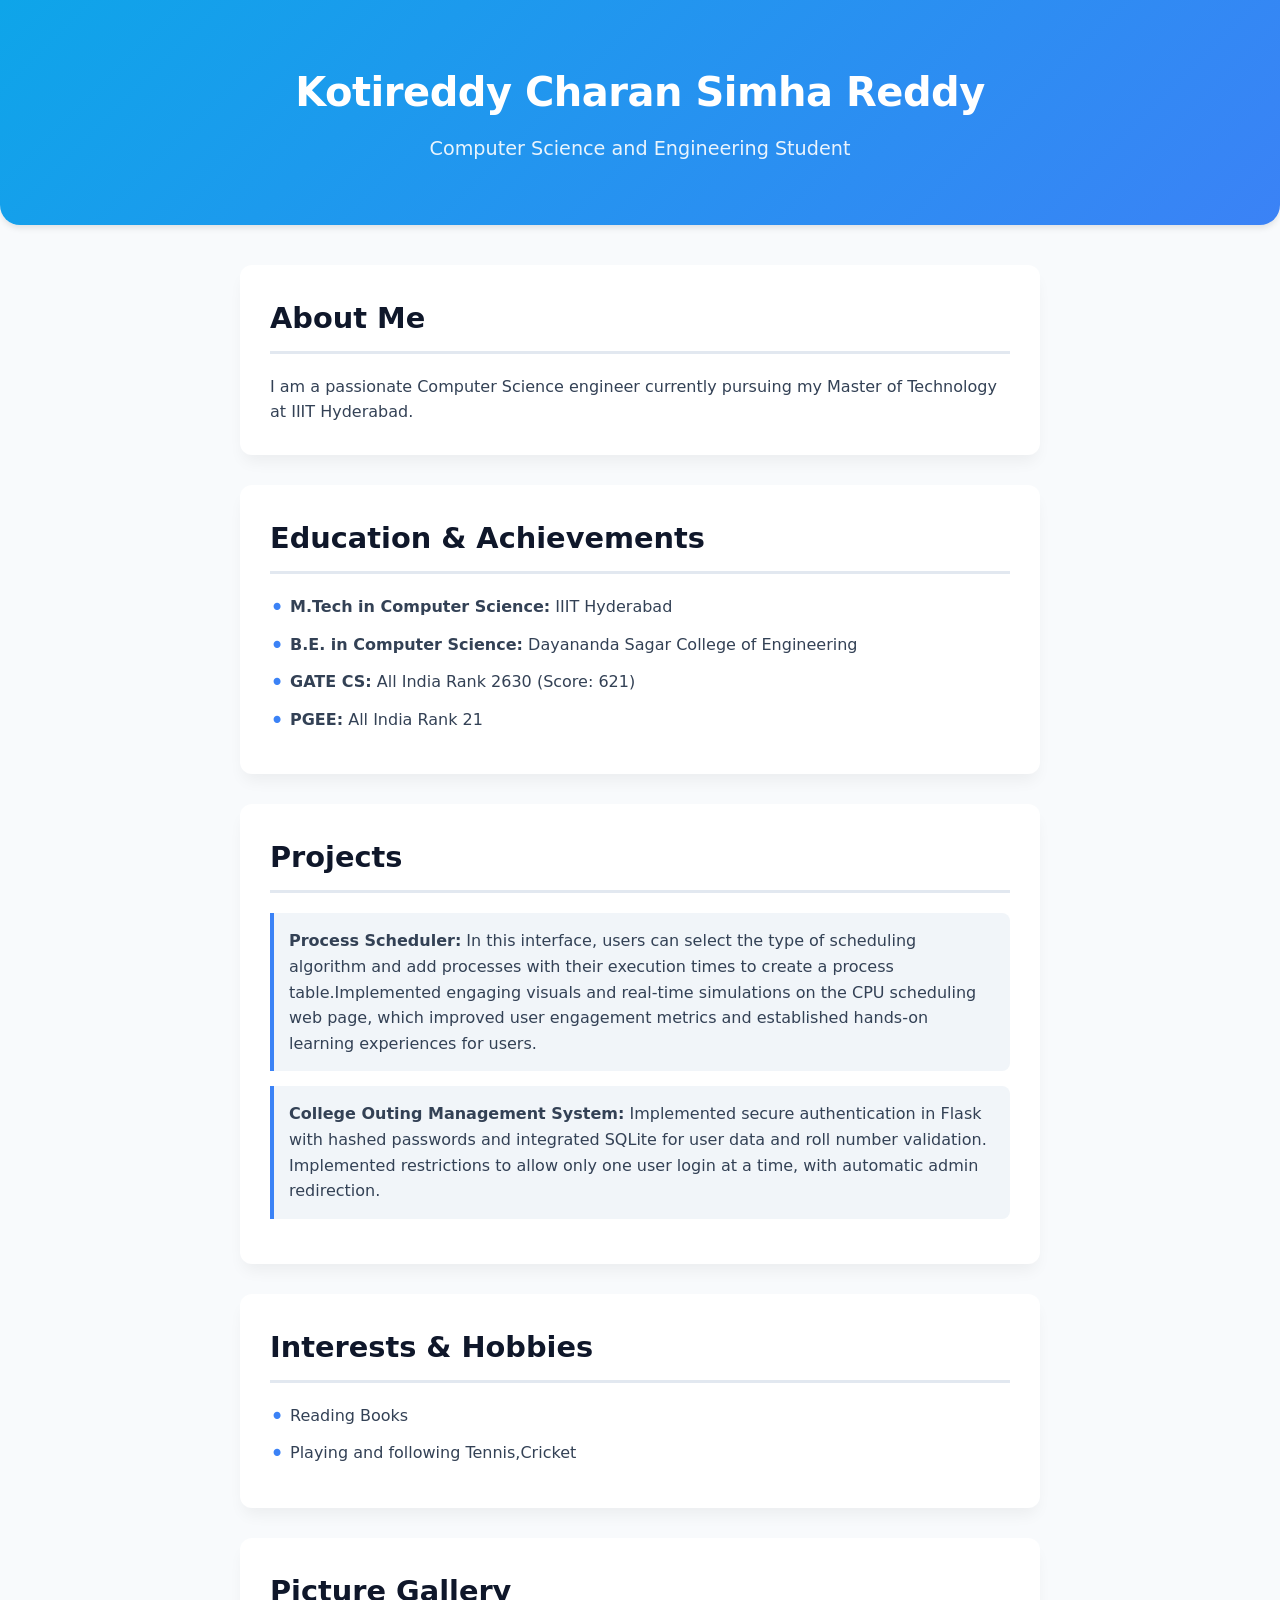
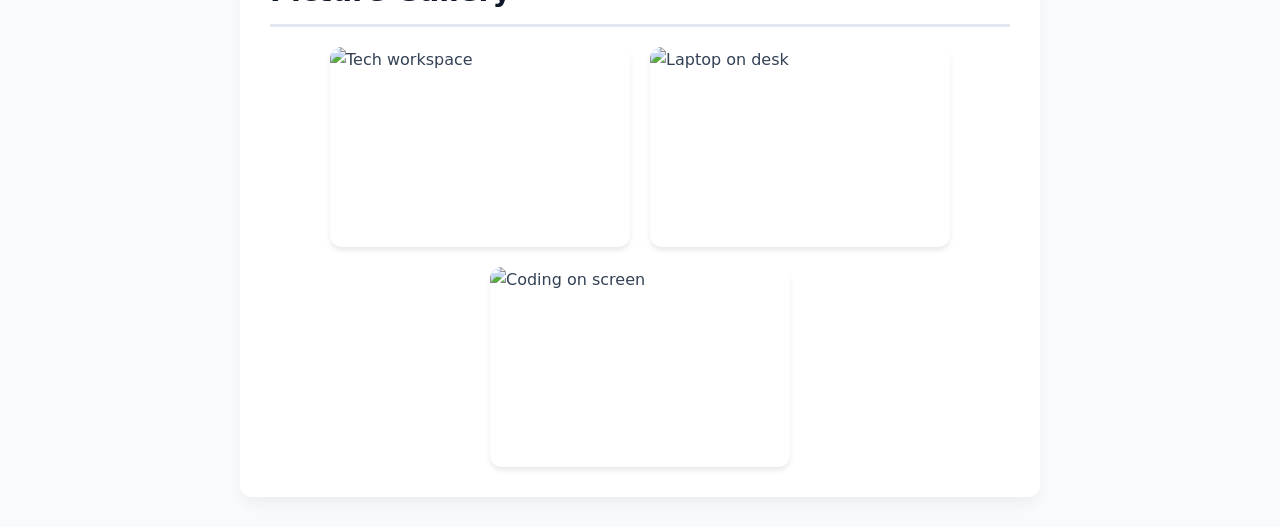
==== index.html @ fa662b3f "Update index.html" ====
<!DOCTYPE html>
<html lang="en">
<head>
    <meta charset="UTF-8">
    <title>Kotireddy Charan Simha Reddy - Portfolio</title>
    <link rel="stylesheet" href="style.css">
</head>
<body>
    <header>
        <h1>Kotireddy Charan Simha Reddy</h1>
        <p>Computer Science and Engineering Student</p>
    </header> 

    <section id="about">
        <h2>About Me</h2>
        <p>I am a passionate Computer Science engineer currently pursuing my Master of Technology at IIIT Hyderabad.</p>
    </section>

    <section id="education">
        <h2>Education & Achievements</h2>
        <ul>
            <li><strong>M.Tech in Computer Science:</strong> IIIT Hyderabad</li>
            <li><strong>B.E. in Computer Science:</strong> Dayananda Sagar College of Engineering</li>
            <li><strong>GATE CS:</strong> All India Rank 2630 (Score: 621)</li>
            <li><strong>PGEE:</strong> All India Rank 21</li>
        </ul>
    </section>

    <section id="projects">
        <h2>Projects</h2>
        <p><strong>Process Scheduler:</strong> In this interface, users can select the type of scheduling algorithm and add processes with their execution
times to create a process table.Implemented engaging visuals and real-time simulations on the CPU scheduling web page, which improved user
engagement metrics and established hands-on learning experiences for users.</p>
         <p><strong>College Outing Management System:</strong> Implemented secure authentication in Flask with hashed passwords and integrated SQLite for user data
and roll number validation. Implemented restrictions to allow only one user login at a time, with automatic admin
redirection.</p>
    </section>

    <section id="interests">
        <h2>Interests & Hobbies</h2>
        <ul>
            <li>Reading Books</li>
            <li>Playing and following Tennis,Cricket</li>
        </ul>
    </section>
    <section id="gallery">
        <h2>Picture Gallery</h2>
        <div class="gallery-container">
            <!-- Using placeholder images for now. You can replace the src URLs with your own image links later! -->
            <img src="https://picsum.photos/id/1/300/200" alt="Tech workspace" width="300" height="200">
            <img src="https://picsum.photos/id/2/300/200" alt="Laptop on desk" width="300" height="200">
            <img src="https://picsum.photos/id/119/300/200" alt="Coding on screen" width="300" height="200">
        </div>
    </section>
</body>
</html>
---- style.css ----
* {
    box-sizing: border-box;
    margin: 0;
    padding: 0;
}

body {
    font-family: 'Inter', system-ui, -apple-system, sans-serif;
    background-color: #f8fafc; 
    color: #334155; 
    line-height: 1.6;
}

/* --- Header Section --- */
header {
    background: linear-gradient(135deg, #0ea5e9, #3b82f6); 
    color: white;
    text-align: center;
    padding: 60px 20px;
    border-radius: 0 0 20px 20px; 
    margin-bottom: 40px;
    box-shadow: 0 4px 6px -1px rgba(0, 0, 0, 0.1);
}

header h1 {
    font-size: 2.5rem;
    margin-bottom: 10px;
    letter-spacing: -0.5px;
}

header p {
    font-size: 1.2rem;
    opacity: 0.9;
}


section {
    background: white;
    max-width: 800px;
    margin: 0 auto 30px auto;
    padding: 30px;
    border-radius: 12px;
    box-shadow: 0 10px 15px -3px rgba(0, 0, 0, 0.05);
    transition: transform 0.2s ease;
}


section:hover {
    transform: translateY(-2px);
}


h2 {
    color: #0f172a;
    font-size: 1.8rem;
    border-bottom: 3px solid #e2e8f0;
    padding-bottom: 10px;
    margin-bottom: 20px;
}


ul {
    list-style-type: none; 
}

ul li {
    margin-bottom: 12px;
    position: relative;
    padding-left: 20px;
}


ul li::before {
    content: "•";
    color: #3b82f6;
    font-size: 1.5rem;
    position: absolute;
    left: 0;
    top: -5px;
}

#projects p {
    margin-bottom: 15px;
    background: #f1f5f9;
    padding: 15px;
    border-left: 4px solid #3b82f6;
    border-radius: 0 8px 8px 0;
}


.gallery-container {
    display: flex;
    justify-content: center;
    gap: 20px;
    flex-wrap: wrap;
}

.gallery-container img {
    border-radius: 12px;
    box-shadow: 0 4px 6px -1px rgba(0, 0, 0, 0.1);
    transition: transform 0.3s ease, box-shadow 0.3s ease;
    object-fit: cover;
}

.gallery-container img:hover {
    transform: scale(1.05);
    box-shadow: 0 10px 15px -3px rgba(0, 0, 0, 0.2);
}
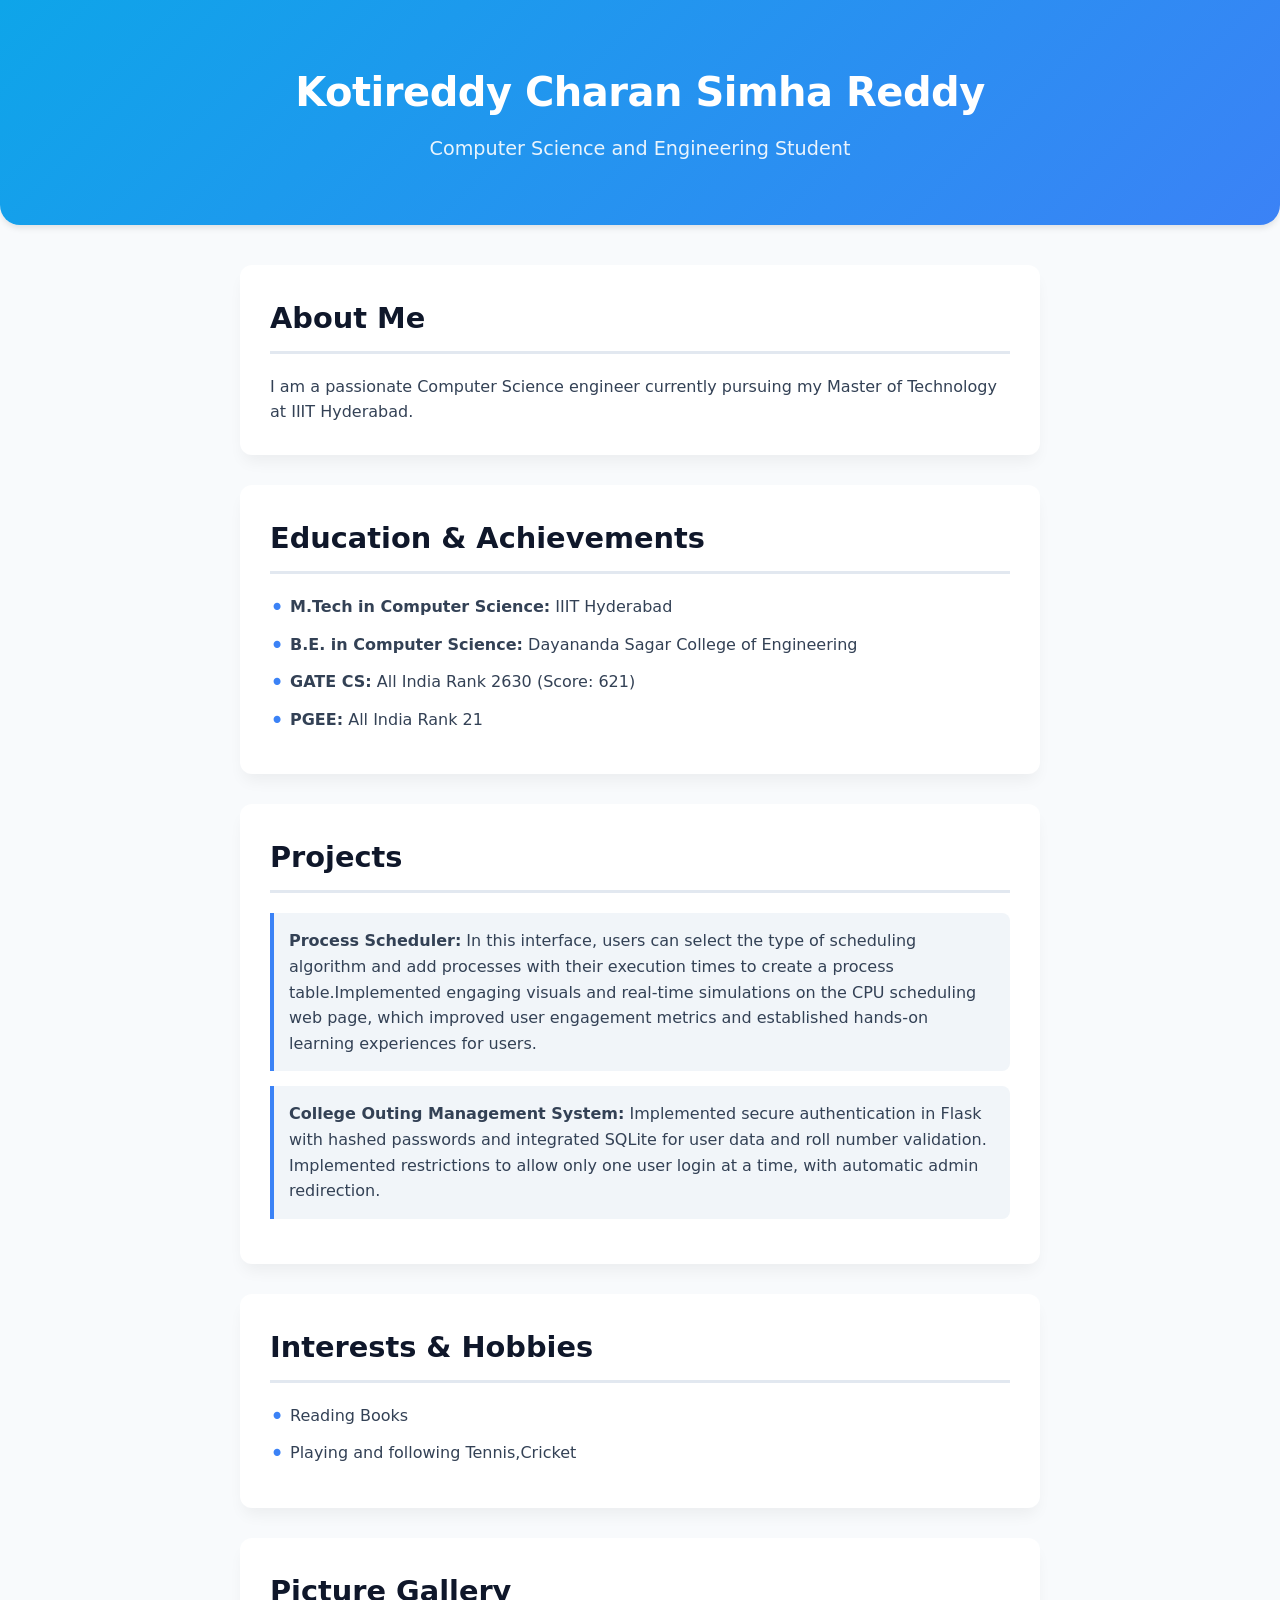
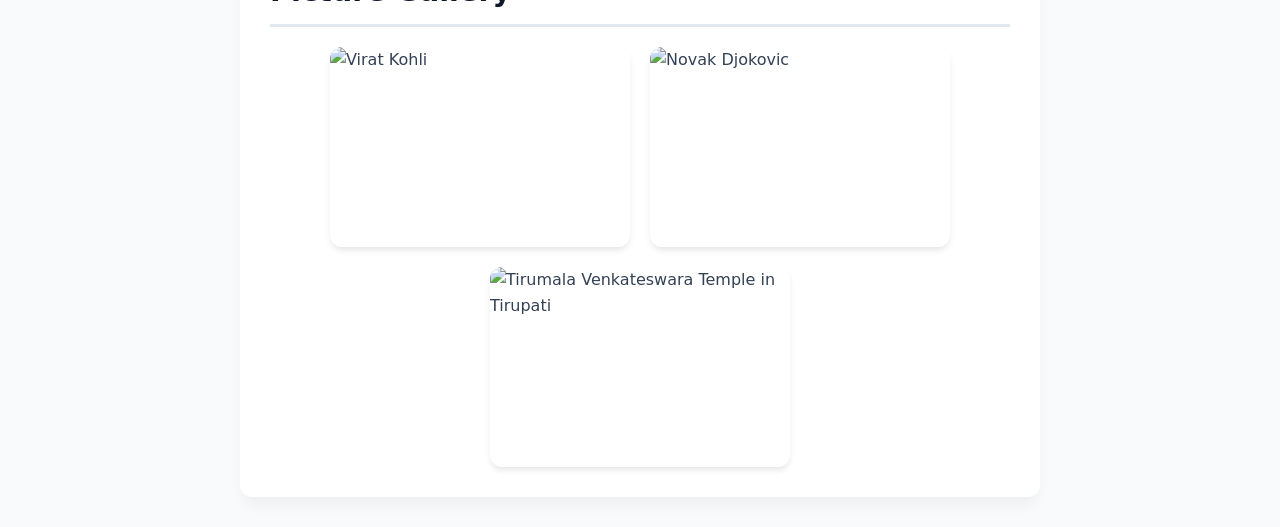
==== commit 233eaeac: "Update index.html" ====
--- a/index.html
+++ b/index.html
@@ -40,16 +40,15 @@
         <h2>Interests & Hobbies</h2>
         <ul>
             <li>Reading Books</li>
-            <li>Playing and following Tennis,Cricket</li>
+            <li>Playing and following Tennis,Cricket </li>
         </ul>
     </section>
-    <section id="gallery">
+  <section id="gallery">
         <h2>Picture Gallery</h2>
         <div class="gallery-container">
-            <!-- Using placeholder images for now. You can replace the src URLs with your own image links later! -->
-            <img src="https://picsum.photos/id/1/300/200" alt="Tech workspace" width="300" height="200">
-            <img src="https://picsum.photos/id/2/300/200" alt="Laptop on desk" width="300" height="200">
-            <img src="https://picsum.photos/id/119/300/200" alt="Coding on screen" width="300" height="200">
+            <img src="http://googleusercontent.com/image_collection/image_retrieval/5673866542372671867" alt="Virat Kohli" width="300" height="200">
+            <img src="http://googleusercontent.com/image_collection/image_retrieval/5182789337328177304" alt="Novak Djokovic" width="300" height="200">
+            <img src="http://googleusercontent.com/image_collection/image_retrieval/245382517358313364" alt="Tirumala Venkateswara Temple in Tirupati" width="300" height="200">
         </div>
     </section>
 </body>
